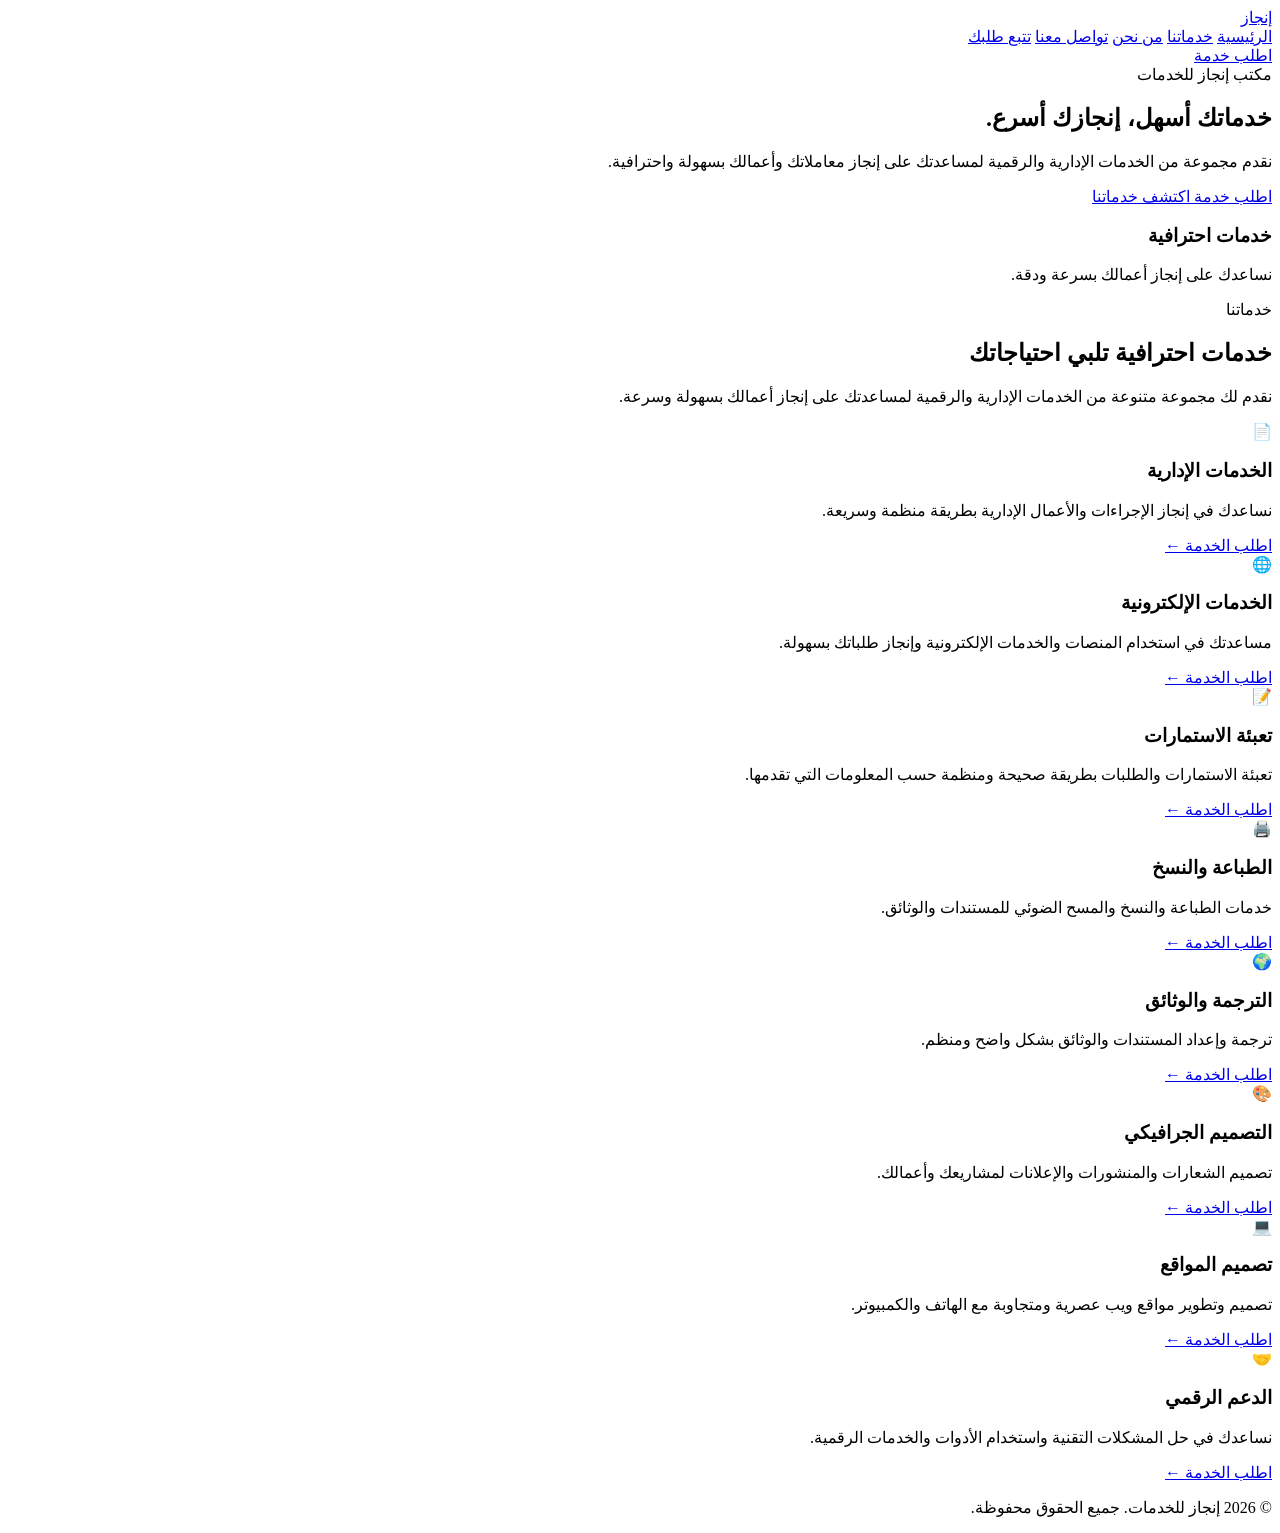
==== index.html @ 07202644 "Add files via upload" ====
<!DOCTYPE html>
<html lang="ar" dir="rtl">

<head>
    <meta charset="UTF-8">
    <meta name="viewport" content="width=device-width, initial-scale=1.0">

    <title>إنجاز | خدمات إدارية ورقمية</title>

    <link rel="stylesheet" href="css/style.css">
</head>

<body>

    <!-- Navbar -->
    <header class="header">

        <div class="container navbar">

            <a href="index.html" class="logo">
                إنجاز
            </a>

            <nav class="nav">
                <a href="index.html">الرئيسية</a>
                <a href="services.html">خدماتنا</a>
                <a href="about.html">من نحن</a>
                <a href="contact.html">تواصل معنا</a>
                
                <a href="track-order.html">
    تتبع طلبك
</a>
            </nav>

            <a href="booking.html" class="btn">
                اطلب خدمة
            </a>

        </div>

    </header>


    <!-- Hero -->
    <main>

        <section class="hero">

            <div class="container hero-content">

                <div class="hero-text">

                    <span class="hero-label">
                        مكتب إنجاز للخدمات
                    </span>

                    <h1>
                        خدماتك أسهل،
                        <span>إنجازك أسرع.</span>
                    </h1>

                    <p>
                        نقدم مجموعة من الخدمات الإدارية والرقمية
                        لمساعدتك على إنجاز معاملاتك وأعمالك بسهولة
                        واحترافية.
                    </p>

                    <div class="hero-buttons">

                        <a href="booking.html" class="btn">
                            اطلب خدمة
                        </a>

                      <a href="services.html" class="btn-outline">
    اكتشف خدماتنا
</a>

                    </div>

                </div>


                <div class="hero-image">

                    <div class="hero-card">

                        <h3>خدمات احترافية</h3>

                        <p>
                            نساعدك على إنجاز أعمالك
                            بسرعة ودقة.
                        </p>

                    </div>

                </div>

            </div>

        </section>


        <!-- Services Preview -->
        <!-- Services -->
<section class="services-preview" id="services">

    <div class="container">

        <div class="section-heading">

            <span>خدماتنا</span>

            <h2>خدمات احترافية تلبي احتياجاتك</h2>

            <p>
                نقدم لك مجموعة متنوعة من الخدمات الإدارية والرقمية
                لمساعدتك على إنجاز أعمالك بسهولة وسرعة.
            </p>

        </div>


        <div class="services-grid">


            <!-- Service 1 -->
            <div class="service-card">

                <div class="service-icon">
                    📄
                </div>

                <h3>الخدمات الإدارية</h3>

                <p>
                    نساعدك في إنجاز الإجراءات والأعمال الإدارية
                    بطريقة منظمة وسريعة.
                </p>

                <a href="booking.html?service=administrative"
                   class="service-btn">
                    اطلب الخدمة
                    <span>←</span>
                </a>

            </div>


            <!-- Service 2 -->
            <div class="service-card">

                <div class="service-icon">
                    🌐
                </div>

                <h3>الخدمات الإلكترونية</h3>

                <p>
                    مساعدتك في استخدام المنصات والخدمات الإلكترونية
                    وإنجاز طلباتك بسهولة.
                </p>

                <a href="booking.html?service=electronic"
                   class="service-btn">
                    اطلب الخدمة
                    <span>←</span>
                </a>

            </div>


            <!-- Service 3 -->
            <div class="service-card">

                <div class="service-icon">
                    📝
                </div>

                <h3>تعبئة الاستمارات</h3>

                <p>
                    تعبئة الاستمارات والطلبات بطريقة صحيحة
                    ومنظمة حسب المعلومات التي تقدمها.
                </p>

                <a href="booking.html?service=forms"
                   class="service-btn">
                    اطلب الخدمة
                    <span>←</span>
                </a>

            </div>


            <!-- Service 4 -->
            <div class="service-card">

                <div class="service-icon">
                    🖨️
                </div>

                <h3>الطباعة والنسخ</h3>

                <p>
                    خدمات الطباعة والنسخ والمسح الضوئي
                    للمستندات والوثائق.
                </p>

                <a href="booking.html?service=printing"
                   class="service-btn">
                    اطلب الخدمة
                    <span>←</span>
                </a>

            </div>


            <!-- Service 5 -->
            <div class="service-card">

                <div class="service-icon">
                    🌍
                </div>

                <h3>الترجمة والوثائق</h3>

                <p>
                    ترجمة وإعداد المستندات والوثائق
                    بشكل واضح ومنظم.
                </p>

                <a href="booking.html?service=translation"
                   class="service-btn">
                    اطلب الخدمة
                    <span>←</span>
                </a>

            </div>


            <!-- Service 6 -->
            <div class="service-card">

                <div class="service-icon">
                    🎨
                </div>

                <h3>التصميم الجرافيكي</h3>

                <p>
                    تصميم الشعارات والمنشورات والإعلانات
                    لمشاريعك وأعمالك.
                </p>

                <a href="booking.html?service=design"
                   class="service-btn">
                    اطلب الخدمة
                    <span>←</span>
                </a>

            </div>


            <!-- Service 7 -->
            <div class="service-card">

                <div class="service-icon">
                    💻
                </div>

                <h3>تصميم المواقع</h3>

                <p>
                    تصميم وتطوير مواقع ويب عصرية ومتجاوبة
                    مع الهاتف والكمبيوتر.
                </p>

                <a href="booking.html?service=web-design"
                   class="service-btn">
                    اطلب الخدمة
                    <span>←</span>
                </a>

            </div>


            <!-- Service 8 -->
            <div class="service-card">

                <div class="service-icon">
                    🤝
                </div>

                <h3>الدعم الرقمي</h3>

                <p>
                    نساعدك في حل المشكلات التقنية
                    واستخدام الأدوات والخدمات الرقمية.
                </p>

                <a href="booking.html?service=digital-support"
                   class="service-btn">
                    اطلب الخدمة
                    <span>←</span>
                </a>

            </div>


        </div>

    </div>

</section>  
    </main>


    <!-- Footer -->
    <footer class="footer">

        <div class="container">

            <p>
                © 2026 إنجاز للخدمات. جميع الحقوق محفوظة.
            </p>

        </div>

    </footer>
    <script src="js/main.js"></script>

</body>

</html>
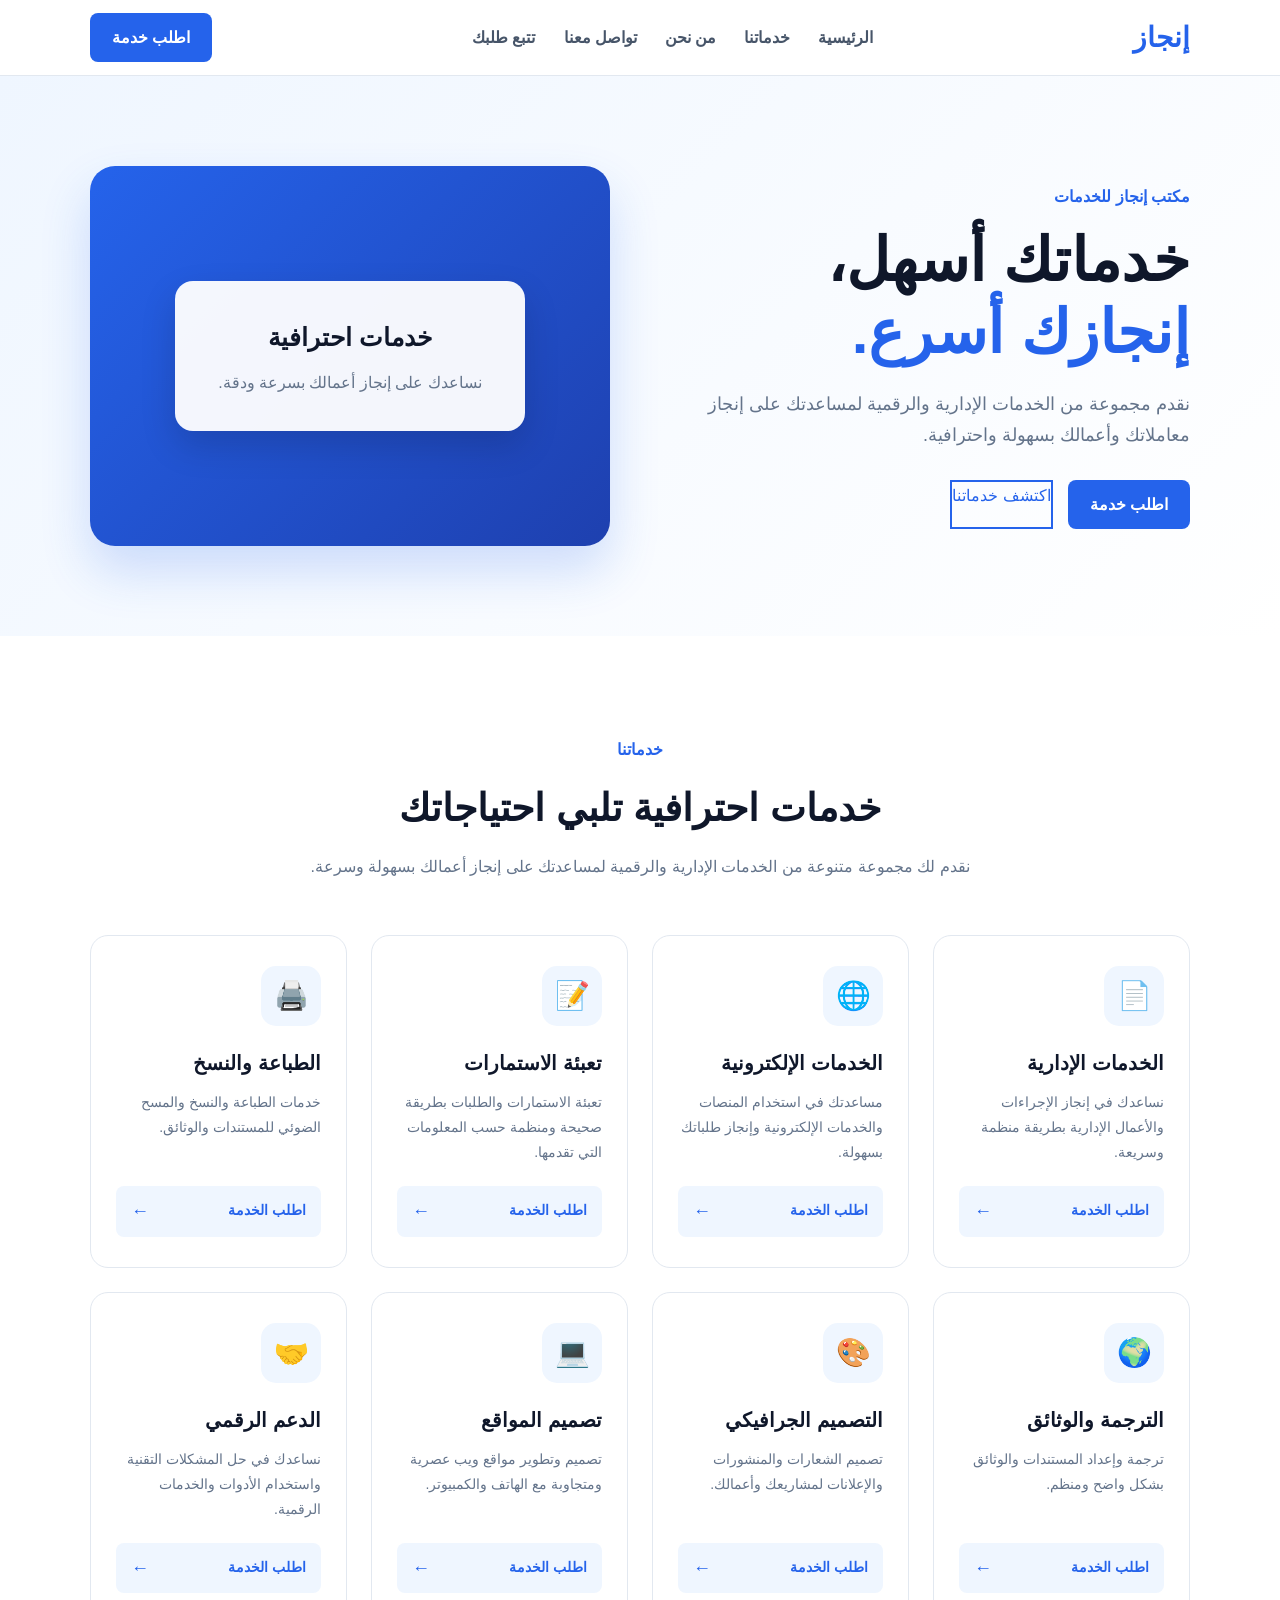
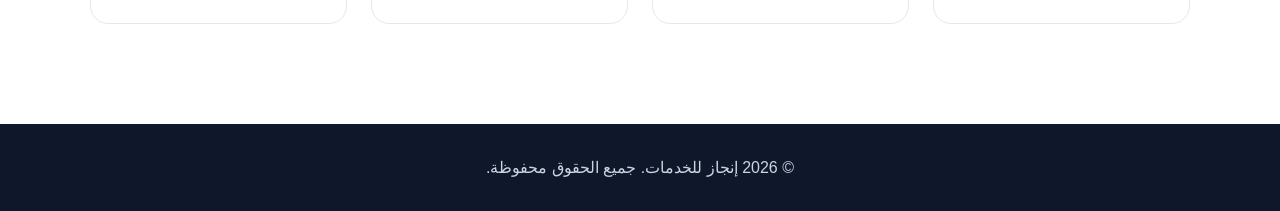
==== commit df9615ba: "Update index.html" ====
--- a/index.html
+++ b/index.html
@@ -7,7 +7,7 @@
 
     <title>إنجاز | خدمات إدارية ورقمية</title>
 
-    <link rel="stylesheet" href="css/style.css">
+    <link rel="stylesheet" href="style.css">
 </head>
 
 <body>
@@ -327,8 +327,8 @@
         </div>
 
     </footer>
-    <script src="js/main.js"></script>
+    <script src="main.js"></script>
 
 </body>
 
-</html>+</html>
--- a/style.css
+++ b/style.css
@@ -0,0 +1,2260 @@
+/* =========================
+   General
+========================= */
+
+* {
+    margin: 0;
+    padding: 0;
+    box-sizing: border-box;
+}
+
+html {
+    scroll-behavior: smooth;
+}
+
+body {
+    font-family: Arial, sans-serif;
+    background: #f8fafc;
+    color: #1e293b;
+    line-height: 1.7;
+}
+
+a {
+    text-decoration: none;
+    color: inherit;
+}
+
+.container {
+    width: min(1100px, 90%);
+    margin: auto;
+}
+
+
+/* =========================
+   Navbar
+========================= */
+
+.header {
+    background: #ffffff;
+    border-bottom: 1px solid #e2e8f0;
+    position: sticky;
+    top: 0;
+    z-index: 1000;
+}
+
+.navbar {
+    min-height: 75px;
+
+    display: flex;
+    align-items: center;
+    justify-content: space-between;
+    gap: 30px;
+}
+
+.logo {
+    font-size: 28px;
+    font-weight: 800;
+    color: #2563eb;
+}
+
+.nav {
+    display: flex;
+    align-items: center;
+    gap: 28px;
+}
+
+.nav a {
+    color: #475569;
+    font-weight: 600;
+    transition: 0.3s;
+}
+
+.nav a:hover {
+    color: #2563eb;
+}
+
+
+/* =========================
+   Buttons
+========================= */
+
+.btn {
+    display: inline-block;
+
+    padding: 11px 22px;
+
+    background: #2563eb;
+    color: white;
+
+    border-radius: 8px;
+
+    font-weight: 700;
+
+    transition: 0.3s;
+}
+
+.btn:hover {
+    background: #1d4ed8;
+    transform: translateY(-2px);
+}
+
+.btn-outline {
+    background: transparent;
+    color: #2563eb;
+    border: 2px solid #2563eb;
+}
+
+.btn-outline:hover {
+    background: #2563eb;
+    color: white;
+}
+
+
+/* =========================
+   Hero
+========================= */
+
+.hero {
+    padding: 90px 0;
+    background: linear-gradient(
+        135deg,
+        #eff6ff,
+        #ffffff
+    );
+}
+
+.hero-content {
+    display: grid;
+
+    grid-template-columns: 1fr 1fr;
+
+    align-items: center;
+
+    gap: 60px;
+}
+
+.hero-label {
+    display: inline-block;
+
+    margin-bottom: 15px;
+
+    color: #2563eb;
+
+    font-weight: 700;
+}
+
+.hero h1 {
+    font-size: clamp(38px, 5vw, 60px);
+
+    line-height: 1.2;
+
+    margin-bottom: 20px;
+
+    color: #0f172a;
+}
+
+.hero h1 span {
+    color: #2563eb;
+}
+
+.hero p {
+    max-width: 550px;
+
+    color: #64748b;
+
+    font-size: 18px;
+
+    margin-bottom: 30px;
+}
+
+.hero-buttons {
+    display: flex;
+
+    gap: 15px;
+
+    flex-wrap: wrap;
+}
+
+
+/* =========================
+   Hero Visual
+========================= */
+
+.hero-image {
+    min-height: 380px;
+
+    border-radius: 25px;
+
+    background: linear-gradient(
+        135deg,
+        #2563eb,
+        #1e40af
+    );
+
+    display: flex;
+
+    align-items: center;
+    justify-content: center;
+
+    padding: 40px;
+
+    box-shadow: 0 25px 50px rgba(37, 99, 235, 0.2);
+}
+
+.hero-card {
+    width: 100%;
+
+    max-width: 350px;
+
+    padding: 35px;
+
+    background: rgba(255, 255, 255, 0.95);
+
+    border-radius: 18px;
+
+    text-align: center;
+
+    box-shadow: 0 15px 35px rgba(0, 0, 0, 0.15);
+}
+
+.hero-card h3 {
+    margin-bottom: 10px;
+
+    font-size: 25px;
+
+    color: #0f172a;
+}
+
+.hero-card p {
+    margin: 0;
+
+    font-size: 16px;
+}
+
+
+/* =========================
+   Services
+========================= */
+
+.services-preview {
+    padding: 100px 0;
+    background: #ffffff;
+}
+
+.section-heading {
+    text-align: center;
+    max-width: 700px;
+    margin: 0 auto 55px;
+}
+
+.section-heading span {
+    display: inline-block;
+
+    color: #2563eb;
+
+    font-weight: 700;
+
+    margin-bottom: 5px;
+}
+
+.section-heading h2 {
+    font-size: 38px;
+
+    color: #0f172a;
+
+    margin: 8px 0 12px;
+}
+
+.section-heading p {
+    color: #64748b;
+
+    font-size: 16px;
+}
+
+
+/* Services Grid */
+
+.services-grid {
+    display: grid;
+
+    grid-template-columns: repeat(4, 1fr);
+
+    gap: 24px;
+}
+
+
+/* Service Card */
+
+.service-card {
+    position: relative;
+
+    padding: 30px 25px;
+
+    background: #ffffff;
+
+    border: 1px solid #e2e8f0;
+
+    border-radius: 18px;
+
+    transition: 0.35s;
+
+    overflow: hidden;
+}
+
+.service-card::before {
+    content: "";
+
+    position: absolute;
+
+    top: 0;
+    right: 0;
+
+    width: 100%;
+    height: 4px;
+
+    background: #2563eb;
+
+    transform: scaleX(0);
+
+    transform-origin: right;
+
+    transition: 0.35s;
+}
+
+.service-card:hover {
+    transform: translateY(-8px);
+
+    border-color: #bfdbfe;
+
+    box-shadow: 0 20px 40px rgba(15, 23, 42, 0.10);
+}
+
+.service-card:hover::before {
+    transform: scaleX(1);
+}
+
+
+/* Service Icon */
+
+.service-icon {
+    width: 60px;
+    height: 60px;
+
+    display: flex;
+
+    align-items: center;
+    justify-content: center;
+
+    background: #eff6ff;
+
+    border-radius: 15px;
+
+    font-size: 28px;
+
+    margin-bottom: 20px;
+
+    transition: 0.3s;
+}
+
+.service-card:hover .service-icon {
+    transform: scale(1.08);
+
+    background: #dbeafe;
+}
+
+
+/* Service Title */
+
+.service-card h3 {
+    font-size: 20px;
+
+    color: #0f172a;
+
+    margin-bottom: 10px;
+}
+
+
+/* Service Description */
+
+.service-card p {
+    color: #64748b;
+
+    font-size: 14px;
+
+    line-height: 1.8;
+
+    min-height: 76px;
+
+    margin-bottom: 20px;
+}
+
+
+/* Service Button */
+
+.service-btn {
+    display: flex;
+
+    align-items: center;
+    justify-content: space-between;
+
+    width: 100%;
+
+    padding: 10px 15px;
+
+    border-radius: 8px;
+
+    background: #eff6ff;
+
+    color: #2563eb;
+
+    font-size: 14px;
+
+    font-weight: 700;
+
+    transition: 0.3s;
+}
+
+.service-btn span {
+    font-size: 18px;
+
+    transition: 0.3s;
+}
+
+.service-btn:hover {
+    background: #2563eb;
+
+    color: #ffffff;
+}
+
+.service-btn:hover span {
+    transform: translateX(-5px);
+}
+/* =========================
+   Footer
+========================= */
+
+.footer {
+    padding: 30px 0;
+
+    background: #0f172a;
+
+    color: #cbd5e1;
+
+    text-align: center;
+}
+
+
+@media (max-width: 1000px) {
+
+    .services-grid {
+        grid-template-columns: repeat(2, 1fr);
+    }
+
+}
+
+
+@media (max-width: 900px) {
+
+    .nav {
+        gap: 15px;
+    }
+
+    .hero-content {
+        grid-template-columns: 1fr;
+
+        text-align: center;
+    }
+
+    .hero p {
+        margin-left: auto;
+        margin-right: auto;
+    }
+
+    .hero-buttons {
+        justify-content: center;
+    }
+
+}
+
+
+@media (max-width: 650px) {
+
+    .navbar {
+        flex-wrap: wrap;
+
+        justify-content: center;
+
+        padding: 15px 0;
+    }
+
+    .logo {
+        width: 100%;
+
+        text-align: center;
+    }
+
+    .nav {
+        order: 3;
+
+        width: 100%;
+
+        justify-content: center;
+
+        flex-wrap: wrap;
+    }
+
+    .navbar > .btn {
+        display: none;
+    }
+
+    .hero {
+        padding: 60px 0;
+    }
+
+    .hero h1 {
+        font-size: 40px;
+    }
+
+    .hero-image {
+        min-height: 280px;
+    }
+
+    .services-preview {
+        padding: 70px 0;
+    }
+
+    .section-heading h2 {
+        font-size: 30px;
+    }
+
+    .services-grid {
+        grid-template-columns: 1fr;
+    }
+
+
+}
+
+/* =========================
+   Booking Page
+========================= */
+
+.booking-section {
+    padding: 90px 0;
+    background: #f8fafc;
+}
+
+.booking-wrapper {
+    display: grid;
+
+    grid-template-columns: 1.5fr 0.8fr;
+
+    gap: 30px;
+
+    align-items: start;
+}
+
+
+/* Form */
+
+.booking-form {
+    background: #ffffff;
+
+    padding: 35px;
+
+    border-radius: 18px;
+
+    border: 1px solid #e2e8f0;
+
+    box-shadow: 0 15px 35px rgba(15, 23, 42, 0.06);
+}
+
+.form-group {
+    margin-bottom: 22px;
+}
+
+.form-group label {
+    display: block;
+
+    margin-bottom: 8px;
+
+    color: #0f172a;
+
+    font-weight: 700;
+
+    font-size: 15px;
+}
+
+.form-group input,
+.form-group select,
+.form-group textarea {
+    width: 100%;
+
+    padding: 13px 15px;
+
+    border: 1px solid #cbd5e1;
+
+    border-radius: 9px;
+
+    background: #ffffff;
+
+    color: #1e293b;
+
+    font-family: inherit;
+
+    font-size: 15px;
+
+    outline: none;
+
+    transition: 0.3s;
+}
+
+.form-group textarea {
+    resize: vertical;
+}
+
+.form-group input:focus,
+.form-group select:focus,
+.form-group textarea:focus {
+    border-color: #2563eb;
+
+    box-shadow: 0 0 0 3px rgba(37, 99, 235, 0.1);
+}
+
+
+/* Form Row */
+
+.form-row {
+    display: grid;
+
+    grid-template-columns: 1fr 1fr;
+
+    gap: 20px;
+}
+
+
+/* Submit */
+
+.submit-btn {
+    width: 100%;
+
+    border: none;
+
+    cursor: pointer;
+
+    font-family: inherit;
+
+    font-size: 16px;
+}
+
+
+/* Form Message */
+
+#formMessage {
+    margin-top: 15px;
+
+    text-align: center;
+
+    font-weight: 600;
+}
+
+
+/* Information Cards */
+
+.booking-info {
+    display: flex;
+
+    flex-direction: column;
+
+    gap: 18px;
+}
+
+.info-card {
+    background: #ffffff;
+
+    padding: 25px;
+
+    border-radius: 16px;
+
+    border: 1px solid #e2e8f0;
+
+    transition: 0.3s;
+}
+
+.info-card:hover {
+    transform: translateY(-4px);
+
+    box-shadow: 0 12px 25px rgba(15, 23, 42, 0.08);
+}
+
+.info-icon {
+    width: 50px;
+    height: 50px;
+
+    display: flex;
+
+    align-items: center;
+    justify-content: center;
+
+    background: #eff6ff;
+
+    border-radius: 12px;
+
+    font-size: 24px;
+
+    margin-bottom: 15px;
+}
+
+.info-card h3 {
+    margin-bottom: 7px;
+
+    color: #0f172a;
+}
+
+.info-card p {
+    color: #64748b;
+
+    font-size: 14px;
+
+    line-height: 1.8;
+}
+
+
+/* Booking Responsive */
+
+@media (max-width: 800px) {
+
+    .booking-wrapper {
+        grid-template-columns: 1fr;
+    }
+
+}
+
+
+@media (max-width: 600px) {
+
+    .booking-section {
+        padding: 60px 0;
+    }
+
+    .booking-form {
+        padding: 25px 20px;
+    }
+
+    .form-row {
+        grid-template-columns: 1fr;
+
+        gap: 0;
+    }
+
+}
+
+/* =========================
+   Orders Page
+========================= */
+
+.orders-section {
+    padding: 90px 0;
+
+    min-height: 70vh;
+
+    background: #f8fafc;
+}
+
+.orders-container {
+    max-width: 850px;
+
+    margin: auto;
+
+    display: flex;
+
+    flex-direction: column;
+
+    gap: 20px;
+}
+
+
+/* Order Card */
+
+.order-card {
+    background: #ffffff;
+
+    border: 1px solid #e2e8f0;
+
+    border-radius: 16px;
+
+    overflow: hidden;
+
+    transition: 0.3s;
+}
+
+.order-card:hover {
+    transform: translateY(-4px);
+
+    box-shadow: 0 15px 30px rgba(15, 23, 42, 0.08);
+}
+
+
+/* Order Header */
+
+.order-header {
+    display: flex;
+
+    align-items: center;
+
+    justify-content: space-between;
+
+    gap: 20px;
+
+    padding: 20px 25px;
+
+    border-bottom: 1px solid #e2e8f0;
+}
+
+.order-header > div {
+    display: flex;
+
+    flex-direction: column;
+
+    gap: 3px;
+}
+
+.order-label {
+    color: #64748b;
+
+    font-size: 12px;
+}
+
+.order-header strong {
+    color: #0f172a;
+
+    font-size: 17px;
+}
+
+
+/* Status */
+
+.order-status {
+    padding: 6px 13px;
+
+    border-radius: 20px;
+
+    font-size: 13px;
+
+    font-weight: 700;
+}
+
+.status-pending {
+    background: #fef3c7;
+
+    color: #92400e;
+}
+
+.status-progress {
+    background: #dbeafe;
+
+    color: #1d4ed8;
+}
+
+.status-completed {
+    background: #dcfce7;
+
+    color: #166534;
+}
+
+.status-cancelled {
+    background: #fee2e2;
+
+    color: #991b1b;
+}
+
+
+/* Order Body */
+
+.order-body {
+    padding: 25px;
+}
+
+.order-body h3 {
+    color: #0f172a;
+
+    margin-bottom: 8px;
+}
+
+.order-body p {
+    color: #64748b;
+
+    font-size: 14px;
+
+    line-height: 1.8;
+}
+
+
+/* Order Footer */
+
+.order-footer {
+    display: flex;
+
+    justify-content: space-between;
+
+    gap: 15px;
+
+    padding: 15px 25px;
+
+    background: #f8fafc;
+
+    color: #64748b;
+
+    font-size: 13px;
+}
+
+
+/* Empty Orders */
+
+.empty-orders {
+    text-align: center;
+
+    background: #ffffff;
+
+    padding: 60px 30px;
+
+    border-radius: 18px;
+
+    border: 1px solid #e2e8f0;
+}
+
+.empty-icon {
+    font-size: 50px;
+
+    margin-bottom: 15px;
+}
+
+.empty-orders h3 {
+    color: #0f172a;
+
+    margin-bottom: 8px;
+}
+
+.empty-orders p {
+    color: #64748b;
+
+    margin-bottom: 25px;
+}
+/* =========================
+   Admin Dashboard
+========================= */
+
+.admin-section {
+    padding: 70px 0;
+
+    min-height: 80vh;
+
+    background: #f8fafc;
+}
+
+.admin-header {
+    margin-bottom: 35px;
+}
+
+.admin-header span {
+    color: #2563eb;
+
+    font-weight: 700;
+}
+
+.admin-header h1 {
+    font-size: 38px;
+
+    color: #0f172a;
+
+    margin: 5px 0;
+}
+
+.admin-header p {
+    color: #64748b;
+}
+
+
+/* Statistics */
+
+.stats-grid {
+    display: grid;
+
+    grid-template-columns: repeat(4, 1fr);
+
+    gap: 20px;
+
+    margin-bottom: 40px;
+}
+
+.stat-card {
+    display: flex;
+
+    align-items: center;
+
+    gap: 15px;
+
+    padding: 25px;
+
+    background: #ffffff;
+
+    border: 1px solid #e2e8f0;
+
+    border-radius: 16px;
+}
+
+.stat-icon {
+    width: 52px;
+    height: 52px;
+
+    display: flex;
+
+    align-items: center;
+    justify-content: center;
+
+    background: #eff6ff;
+
+    border-radius: 12px;
+
+    font-size: 23px;
+}
+
+.stat-card div {
+    display: flex;
+
+    flex-direction: column;
+
+    gap: 3px;
+}
+
+.stat-card div span {
+    color: #64748b;
+
+    font-size: 13px;
+}
+
+.stat-card strong {
+    color: #0f172a;
+
+    font-size: 27px;
+}
+
+
+/* Orders */
+
+.admin-orders {
+    background: #ffffff;
+
+    border: 1px solid #e2e8f0;
+
+    border-radius: 18px;
+
+    overflow: hidden;
+}
+
+.admin-orders-header {
+    display: flex;
+
+    align-items: center;
+    justify-content: space-between;
+
+    padding: 22px 25px;
+
+    border-bottom: 1px solid #e2e8f0;
+}
+
+.admin-orders-header h2 {
+    color: #0f172a;
+
+    font-size: 22px;
+}
+
+.refresh-btn {
+    border: none;
+
+    padding: 9px 17px;
+
+    border-radius: 8px;
+
+    background: #eff6ff;
+
+    color: #2563eb;
+
+    font-family: inherit;
+
+    font-weight: 700;
+
+    cursor: pointer;
+}
+
+
+/* Admin Order */
+
+.admin-orders-container {
+    display: flex;
+
+    flex-direction: column;
+}
+
+.admin-order {
+    padding: 25px;
+
+    border-bottom: 1px solid #e2e8f0;
+}
+
+.admin-order:last-child {
+    border-bottom: none;
+}
+
+.admin-order-top {
+    display: flex;
+
+    justify-content: space-between;
+
+    align-items: center;
+
+    gap: 20px;
+
+    margin-bottom: 18px;
+}
+
+.admin-order-id {
+    display: flex;
+
+    flex-direction: column;
+
+    gap: 3px;
+}
+
+.admin-order-id span {
+    color: #64748b;
+
+    font-size: 12px;
+}
+
+.admin-order-id strong {
+    color: #0f172a;
+
+    font-size: 17px;
+}
+
+
+/* Customer */
+
+.customer-info {
+    display: grid;
+
+    grid-template-columns: repeat(3, 1fr);
+
+    gap: 15px;
+
+    margin-bottom: 18px;
+}
+
+.customer-info div {
+    padding: 12px;
+
+    background: #f8fafc;
+
+    border-radius: 8px;
+}
+
+.customer-info span {
+    display: block;
+
+    color: #64748b;
+
+    font-size: 12px;
+
+    margin-bottom: 3px;
+}
+
+.customer-info strong {
+    color: #334155;
+
+    font-size: 14px;
+}
+
+
+/* Order Message */
+
+.admin-order-message {
+    padding: 15px;
+
+    background: #f8fafc;
+
+    border-radius: 10px;
+
+    color: #475569;
+
+    font-size: 14px;
+
+    margin-bottom: 20px;
+}
+
+
+/* Actions */
+
+.admin-actions {
+    display: flex;
+
+    align-items: center;
+
+    gap: 12px;
+}
+
+.status-select {
+    padding: 10px 13px;
+
+    border: 1px solid #cbd5e1;
+
+    border-radius: 8px;
+
+    background: #ffffff;
+
+    font-family: inherit;
+
+    cursor: pointer;
+
+    outline: none;
+}
+
+.delete-order-btn {
+    padding: 10px 15px;
+
+    border: none;
+
+    border-radius: 8px;
+
+    background: #fee2e2;
+
+    color: #dc2626;
+
+    font-family: inherit;
+
+    font-weight: 700;
+
+    cursor: pointer;
+}
+
+
+/* Empty */
+
+.admin-empty {
+    padding: 60px 20px;
+
+    text-align: center;
+
+    color: #64748b;
+}
+
+
+/* Responsive */
+
+@media (max-width: 900px) {
+
+    .stats-grid {
+        grid-template-columns: repeat(2, 1fr);
+    }
+
+    .customer-info {
+        grid-template-columns: 1fr 1fr;
+    }
+
+}
+
+
+@media (max-width: 600px) {
+
+    .admin-section {
+        padding: 50px 0;
+    }
+
+    .stats-grid {
+        grid-template-columns: 1fr;
+    }
+
+    .customer-info {
+        grid-template-columns: 1fr;
+    }
+
+    .admin-order-top {
+        align-items: flex-start;
+
+        flex-direction: column;
+    }
+
+    .admin-actions {
+        flex-direction: column;
+
+        align-items: stretch;
+    }
+
+    .status-select,
+    .delete-order-btn {
+        width: 100%;
+    }
+
+}
+
+/* ===============================
+   Admin Login
+================================ */
+
+.admin-login-page {
+    min-height: 100vh;
+
+    display: flex;
+    align-items: center;
+    justify-content: center;
+
+    padding: 30px;
+}
+
+.admin-login-card {
+    width: min(420px, 100%);
+
+    background: #ffffff;
+
+    padding: 40px;
+
+    border-radius: 18px;
+
+    box-shadow: 0 10px 35px rgba(0, 0, 0, 0.08);
+
+    text-align: center;
+}
+
+.admin-login-icon {
+    font-size: 50px;
+    margin-bottom: 15px;
+}
+
+.admin-login-card h1 {
+    margin-bottom: 10px;
+}
+
+.admin-login-card > p {
+    color: #64748b;
+    margin-bottom: 30px;
+}
+
+.form-group {
+    text-align: right;
+    margin-bottom: 20px;
+}
+
+.form-group label {
+    display: block;
+    margin-bottom: 8px;
+    font-weight: bold;
+}
+
+.form-group input {
+    width: 100%;
+
+    padding: 13px 15px;
+
+    border: 1px solid #cbd5e1;
+
+    border-radius: 10px;
+
+    font-size: 16px;
+
+    outline: none;
+}
+
+.form-group input:focus {
+    border-color: #2563eb;
+}
+
+.admin-login-btn {
+    width: 100%;
+    border: none;
+    cursor: pointer;
+}
+
+#adminLoginMessage {
+    margin-top: 15px;
+    font-weight: bold;
+}
+
+.back-home {
+    display: inline-block;
+    margin-top: 25px;
+    color: #2563eb;
+}
+
+.logout-btn {
+    border: none;
+    background: #dc2626;
+    color: white;
+    padding: 10px 18px;
+    border-radius: 8px;
+    cursor: pointer;
+}
+
+.logout-btn:hover {
+    opacity: 0.9;
+}
+
+/* ===============================
+   Services Page
+================================ */
+
+.page-hero {
+    padding: 90px 0;
+    text-align: center;
+    background: #eaf2ff;
+}
+
+.page-hero .hero-label {
+    display: inline-block;
+    margin-bottom: 15px;
+    color: #2563eb;
+    font-weight: bold;
+}
+
+.page-hero h1 {
+    font-size: 42px;
+    margin-bottom: 18px;
+}
+
+.page-hero p {
+    max-width: 700px;
+    margin: auto;
+    color: #64748b;
+    font-size: 18px;
+}
+
+.all-services {
+    padding: 80px 0;
+}
+
+.all-services .section-heading {
+    text-align: center;
+    margin-bottom: 45px;
+}
+
+.all-services .section-heading span {
+    color: #2563eb;
+    font-weight: bold;
+}
+
+.all-services .section-heading h2 {
+    font-size: 36px;
+    margin: 8px 0;
+}
+
+.all-services .section-heading p {
+    color: #64748b;
+}
+
+.services-cta {
+    padding: 70px 20px;
+    text-align: center;
+    background: #1e293b;
+    color: white;
+}
+
+.services-cta h2 {
+    font-size: 32px;
+    margin-bottom: 12px;
+}
+
+.services-cta p {
+    margin-bottom: 25px;
+    color: #cbd5e1;
+}
+
+.services-cta .btn {
+    display: inline-block;
+}
+
+/* ===============================
+   About Page
+================================ */
+
+.about-section {
+    padding: 90px 0;
+}
+
+.about-grid {
+    display: grid;
+    grid-template-columns: 1.4fr 1fr;
+    gap: 60px;
+    align-items: center;
+}
+
+.about-label {
+    color: #2563eb;
+    font-weight: bold;
+}
+
+.about-content h2 {
+    font-size: 38px;
+    line-height: 1.3;
+    margin: 12px 0 25px;
+}
+
+.about-content p {
+    color: #64748b;
+    margin-bottom: 15px;
+}
+
+.about-box {
+    background: #eaf2ff;
+    padding: 50px 35px;
+    border-radius: 20px;
+    text-align: center;
+}
+
+.about-box-icon {
+    font-size: 65px;
+    margin-bottom: 15px;
+}
+
+.about-box h3 {
+    font-size: 28px;
+    margin-bottom: 10px;
+}
+
+.about-box p {
+    color: #64748b;
+}
+
+.values-section {
+    padding: 90px 0;
+    background: #f1f5f9;
+}
+
+.values-section .section-heading,
+.how-section .section-heading {
+    text-align: center;
+    margin-bottom: 45px;
+}
+
+.values-section .section-heading span,
+.how-section .section-heading span {
+    color: #2563eb;
+    font-weight: bold;
+}
+
+.values-section .section-heading h2,
+.how-section .section-heading h2 {
+    font-size: 36px;
+    margin-top: 8px;
+}
+
+.values-grid {
+    display: grid;
+    grid-template-columns: repeat(4, 1fr);
+    gap: 24px;
+}
+
+.value-card {
+    background: white;
+    padding: 30px 22px;
+    border-radius: 16px;
+    text-align: center;
+}
+
+.value-icon {
+    font-size: 42px;
+    margin-bottom: 15px;
+}
+
+.value-card h3 {
+    margin-bottom: 10px;
+}
+
+.value-card p {
+    color: #64748b;
+    font-size: 15px;
+}
+
+.how-section {
+    padding: 90px 0;
+}
+
+.steps-grid {
+    display: grid;
+    grid-template-columns: repeat(4, 1fr);
+    gap: 24px;
+}
+
+.step-card {
+    position: relative;
+    padding: 30px;
+    border: 1px solid #e2e8f0;
+    border-radius: 16px;
+    background: white;
+}
+
+.step-number {
+    font-size: 32px;
+    font-weight: bold;
+    color: #2563eb;
+    margin-bottom: 15px;
+}
+
+.step-card h3 {
+    margin-bottom: 10px;
+}
+
+.step-card p {
+    color: #64748b;
+}
+
+
+/* Responsive */
+
+@media (max-width: 900px) {
+
+    .about-grid {
+        grid-template-columns: 1fr;
+    }
+
+    .values-grid,
+    .steps-grid {
+        grid-template-columns: repeat(2, 1fr);
+    }
+
+}
+
+@media (max-width: 600px) {
+
+    .page-hero {
+        padding: 65px 0;
+    }
+
+    .page-hero h1 {
+        font-size: 32px;
+    }
+
+    .about-content h2 {
+        font-size: 30px;
+    }
+
+    .values-grid,
+    .steps-grid {
+        grid-template-columns: 1fr;
+    }
+
+}
+
+/* ===============================
+   Contact Page
+================================ */
+
+.contact-section {
+    padding: 90px 0;
+}
+
+.contact-grid {
+    display: grid;
+    grid-template-columns: 0.9fr 1.1fr;
+    gap: 60px;
+    align-items: start;
+}
+
+.contact-info h2 {
+    font-size: 36px;
+    margin: 10px 0 15px;
+}
+
+.contact-info > p {
+    color: #64748b;
+    margin-bottom: 35px;
+}
+
+.contact-item {
+    display: flex;
+    align-items: center;
+    gap: 15px;
+    margin-bottom: 22px;
+}
+
+.contact-item-icon {
+    width: 50px;
+    height: 50px;
+
+    display: flex;
+    align-items: center;
+    justify-content: center;
+
+    background: #eaf2ff;
+    border-radius: 12px;
+
+    font-size: 22px;
+}
+
+.contact-item span {
+    display: block;
+    color: #64748b;
+    font-size: 14px;
+}
+
+.contact-item strong {
+    display: block;
+    margin-top: 2px;
+}
+
+.contact-form-card {
+    background: white;
+    padding: 40px;
+
+    border-radius: 20px;
+
+    box-shadow:
+        0 10px 35px rgba(0, 0, 0, 0.07);
+}
+
+.contact-form-card h2 {
+    font-size: 30px;
+    margin-bottom: 5px;
+}
+
+.contact-form-card > p {
+    color: #64748b;
+    margin-bottom: 30px;
+}
+
+.form-row {
+    display: grid;
+    grid-template-columns: 1fr 1fr;
+    gap: 18px;
+}
+
+.contact-form-card textarea {
+    width: 100%;
+    resize: vertical;
+
+    padding: 13px 15px;
+
+    border: 1px solid #cbd5e1;
+    border-radius: 10px;
+
+    font-family: inherit;
+    font-size: 16px;
+
+    outline: none;
+}
+
+.contact-form-card textarea:focus {
+    border-color: #2563eb;
+}
+
+.contact-submit-btn {
+    width: 100%;
+    border: none;
+    cursor: pointer;
+}
+
+#contactFormMessage {
+    text-align: center;
+    margin-top: 15px;
+    font-weight: bold;
+}
+
+
+/* Responsive */
+
+@media (max-width: 850px) {
+
+    .contact-grid {
+        grid-template-columns: 1fr;
+    }
+
+}
+
+@media (max-width: 600px) {
+
+    .contact-form-card {
+        padding: 25px 20px;
+    }
+
+    .form-row {
+        grid-template-columns: 1fr;
+        gap: 0;
+    }
+
+    .contact-info h2 {
+        font-size: 30px;
+    }
+
+}
+
+/* ===============================
+   Admin Messages
+================================ */
+
+.admin-messages {
+    padding: 80px 0;
+    background: #f8fafc;
+}
+
+.admin-section-header {
+    display: flex;
+    justify-content: space-between;
+    align-items: center;
+
+    margin-bottom: 30px;
+}
+
+.admin-section-header span {
+    color: #2563eb;
+    font-weight: bold;
+}
+
+.admin-section-header h2 {
+    margin-top: 5px;
+    font-size: 30px;
+}
+
+.admin-message {
+    background: white;
+
+    padding: 25px;
+
+    margin-bottom: 20px;
+
+    border-radius: 15px;
+
+    border: 1px solid #e2e8f0;
+}
+
+.admin-message-top {
+    display: flex;
+    justify-content: space-between;
+
+    padding-bottom: 20px;
+
+    border-bottom: 1px solid #e2e8f0;
+
+    margin-bottom: 20px;
+}
+
+.admin-message-top span,
+.message-customer span,
+.message-subject span {
+    display: block;
+
+    color: #64748b;
+
+    font-size: 13px;
+
+    margin-bottom: 4px;
+}
+
+.message-date {
+    text-align: left;
+}
+
+.message-customer {
+    display: grid;
+
+    grid-template-columns:
+        repeat(3, 1fr);
+
+    gap: 20px;
+
+    margin-bottom: 20px;
+}
+
+.message-subject {
+    margin-bottom: 20px;
+}
+
+.message-content {
+    background: #f8fafc;
+
+    padding: 18px;
+
+    border-radius: 10px;
+
+    line-height: 1.8;
+
+    margin-bottom: 20px;
+}
+
+.message-actions {
+    display: flex;
+    justify-content: flex-start;
+}
+
+.delete-message-btn {
+    border: none;
+
+    background: #dc2626;
+
+    color: white;
+
+    padding: 9px 16px;
+
+    border-radius: 8px;
+
+    cursor: pointer;
+}
+
+.delete-message-btn:hover {
+    opacity: 0.9;
+}
+
+
+@media (max-width: 700px) {
+
+    .admin-section-header {
+        flex-direction: column;
+
+        align-items: flex-start;
+
+        gap: 15px;
+    }
+
+    .message-customer {
+        grid-template-columns: 1fr;
+        gap: 12px;
+    }
+
+    .admin-message-top {
+        flex-direction: column;
+
+        gap: 12px;
+    }
+
+}
+
+/* ===============================
+   Track Order
+================================ */
+
+.track-section {
+    padding: 80px 0;
+}
+
+.track-card {
+    width: min(600px, 100%);
+
+    margin: auto;
+
+    background: white;
+
+    padding: 40px;
+
+    border-radius: 20px;
+
+    text-align: center;
+
+    box-shadow:
+        0 10px 35px rgba(0, 0, 0, 0.07);
+}
+
+.track-icon {
+    font-size: 50px;
+
+    margin-bottom: 15px;
+}
+
+.track-card h2 {
+    font-size: 30px;
+
+    margin-bottom: 8px;
+}
+
+.track-card > p {
+    color: #64748b;
+
+    margin-bottom: 30px;
+}
+
+.track-card .form-group {
+    text-align: right;
+}
+
+.track-card input {
+    width: 100%;
+
+    padding: 14px;
+
+    border: 1px solid #cbd5e1;
+
+    border-radius: 10px;
+
+    font-size: 17px;
+
+    direction: ltr;
+
+    text-align: left;
+
+    outline: none;
+}
+
+.track-card input:focus {
+    border-color: #2563eb;
+}
+
+.track-card button {
+    border: none;
+
+    cursor: pointer;
+
+    width: 100%;
+}
+
+#trackMessage {
+    margin-top: 15px;
+
+    font-weight: bold;
+}
+
+.track-result {
+    width: min(800px, 100%);
+
+    margin: 35px auto 0;
+}
+
+.tracked-order-card {
+    background: white;
+
+    padding: 30px;
+
+    border-radius: 18px;
+
+    border: 1px solid #e2e8f0;
+}
+
+.tracked-order-header {
+    display: flex;
+
+    justify-content: space-between;
+
+    align-items: center;
+
+    padding-bottom: 25px;
+
+    border-bottom: 1px solid #e2e8f0;
+}
+
+.tracked-order-header span:first-child,
+.tracked-order-info span,
+.tracked-message > span {
+    display: block;
+
+    color: #64748b;
+
+    font-size: 13px;
+
+    margin-bottom: 5px;
+}
+
+.tracked-order-info {
+    display: grid;
+
+    grid-template-columns:
+        repeat(3, 1fr);
+
+    gap: 20px;
+
+    padding: 25px 0;
+}
+
+.tracked-message {
+    background: #f8fafc;
+
+    padding: 20px;
+
+    border-radius: 12px;
+
+    margin-bottom: 30px;
+}
+
+.tracked-message p {
+    margin-top: 8px;
+}
+
+.tracking-timeline {
+    position: relative;
+
+    display: grid;
+
+    grid-template-columns:
+        repeat(3, 1fr);
+
+    gap: 20px;
+}
+
+.tracking-step {
+    position: relative;
+
+    text-align: center;
+
+    color: #94a3b8;
+}
+
+.tracking-dot {
+    width: 42px;
+    height: 42px;
+
+    margin: 0 auto 10px;
+
+    display: flex;
+
+    align-items: center;
+
+    justify-content: center;
+
+    border-radius: 50%;
+
+    background: #e2e8f0;
+
+    color: #64748b;
+
+    font-weight: bold;
+}
+
+.tracking-step.active {
+    color: #2563eb;
+}
+
+.tracking-step.active .tracking-dot {
+    background: #2563eb;
+
+    color: white;
+}
+
+.tracking-step strong {
+    display: block;
+
+    margin-bottom: 5px;
+}
+
+.tracking-step span {
+    font-size: 13px;
+
+    color: #64748b;
+}
+
+
+@media (max-width: 650px) {
+
+    .track-card {
+        padding: 25px 20px;
+    }
+
+    .tracked-order-header {
+        flex-direction: column;
+
+        align-items: flex-start;
+
+        gap: 15px;
+    }
+
+    .tracked-order-info {
+        grid-template-columns: 1fr;
+    }
+
+    .tracking-timeline {
+        grid-template-columns: 1fr;
+
+        gap: 25px;
+    }
+
+}
+
+
+
+
+/* =========================================================
+   Admin Orders
+========================================================= */
+
+.admin-order-card {
+    display: block;
+    background: #ffffff;
+    border: 1px solid #e2e8f0;
+    border-radius: 14px;
+    padding: 20px;
+    margin-bottom: 18px;
+    box-shadow: 0 4px 15px rgba(15, 23, 42, 0.06);
+}
+
+.admin-order-top {
+    display: flex;
+    align-items: center;
+    justify-content: space-between;
+    gap: 15px;
+    padding-bottom: 15px;
+    border-bottom: 1px solid #e2e8f0;
+}
+
+.admin-order-top > div {
+    display: flex;
+    flex-direction: column;
+    gap: 3px;
+}
+
+.admin-order-info {
+    padding: 15px 0;
+}
+
+.admin-order-info p {
+    margin: 7px 0;
+}
+
+.admin-order-actions {
+    display: flex;
+    align-items: end;
+    gap: 12px;
+    flex-wrap: wrap;
+    padding-top: 15px;
+    border-top: 1px solid #e2e8f0;
+}
+
+.admin-order-actions label {
+    display: flex;
+    flex-direction: column;
+    gap: 6px;
+    font-weight: 700;
+}
+
+.admin-order-actions select {
+    min-width: 180px;
+    padding: 10px 12px;
+    border: 1px solid #cbd5e1;
+    border-radius: 8px;
+    background: #ffffff;
+}
+
+.admin-order-actions .delete-order-btn {
+    padding: 10px 16px;
+    border: 0;
+    border-radius: 8px;
+    background: #dc2626;
+    color: #ffffff;
+    cursor: pointer;
+}
+
+.admin-order-actions .delete-order-btn:disabled {
+    opacity: 0.6;
+    cursor: not-allowed;
+}
+
+.admin-error {
+    color: #dc2626;
+}
+
+@media (max-width: 700px) {
+    .admin-order-top {
+        flex-direction: column;
+        align-items: flex-start;
+    }
+
+    .admin-order-actions {
+        align-items: stretch;
+        flex-direction: column;
+    }
+
+    .admin-order-actions select {
+        width: 100%;
+    }
+}
